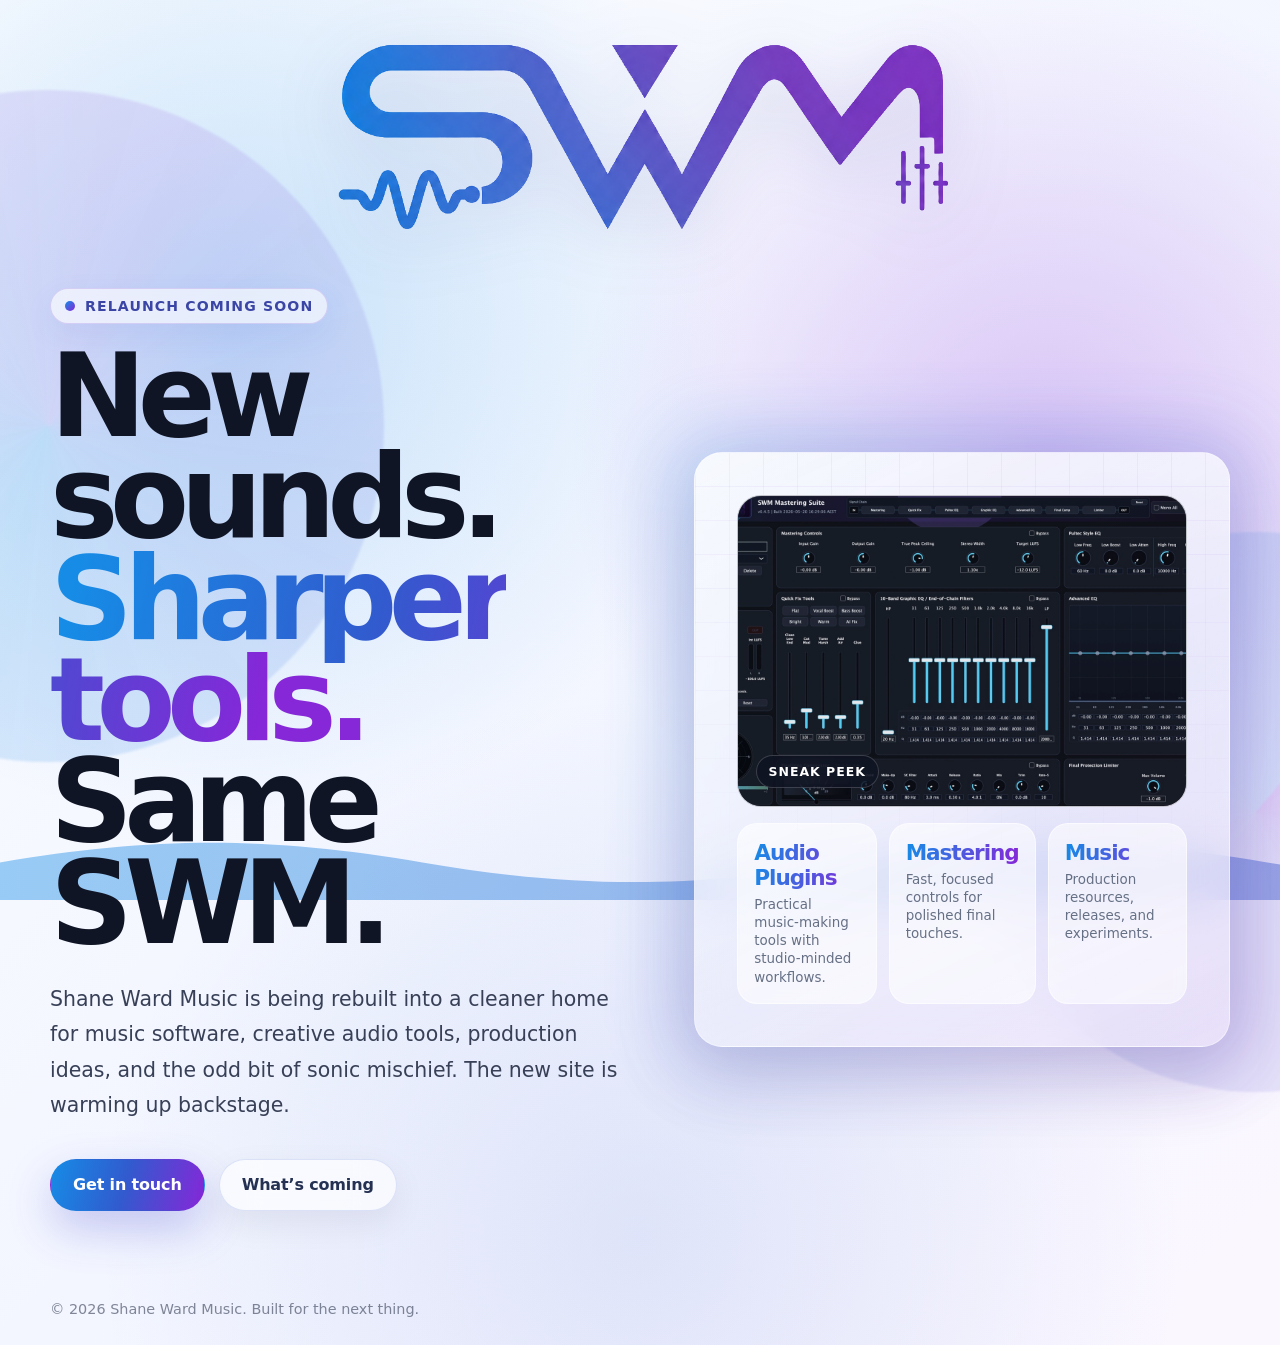
==== index.html @ a4d72373 "Update index.html" ====
<!doctype html> 
<html lang="en-AU">
<head>
  <meta charset="utf-8" />
  <meta name="viewport" content="width=device-width, initial-scale=1" />
  <meta name="description" content="Shane Ward Music is relaunching soon — music software, creative audio tools, and production resources." />
  <title>Shane Ward Music — Relaunch Coming Soon</title>

  <style>
    :root {
      --blue: #168CE6;
      --blue-deep: #315BCE;
      --violet: #6B38D1;
      --purple: #8627D8;
      --ink: #101525;
      --muted: #667085;
      --panel: rgba(255, 255, 255, 0.72);
      --stroke: rgba(255, 255, 255, 0.38);
      --shadow: 0 24px 80px rgba(27, 44, 104, 0.18);
      --radius: 28px;
    }

    * {
      box-sizing: border-box;
    }

    html {
      min-height: 100%;
      scroll-behavior: smooth;
    }

    body {
      margin: 0;
      min-height: 100vh;
      font-family: Inter, ui-sans-serif, system-ui, -apple-system, BlinkMacSystemFont, "Segoe UI", sans-serif;
      color: var(--ink);
      background:
        radial-gradient(circle at 18% 24%, rgba(22, 140, 230, 0.22), transparent 32rem),
        radial-gradient(circle at 82% 34%, rgba(134, 39, 216, 0.24), transparent 30rem),
        radial-gradient(circle at 50% 92%, rgba(49, 91, 206, 0.12), transparent 34rem),
        linear-gradient(135deg, #fbfcff 0%, #f3f6ff 52%, #fbf7ff 100%);
      overflow-x: hidden;
    }

    body::before,
    body::after {
      content: "";
      position: fixed;
      pointer-events: none;
      z-index: 0;
      filter: blur(1px);
      opacity: 0.62;
    }

    body::before {
      width: 42rem;
      height: 42rem;
      left: -18rem;
      top: 10vh;
      border-radius: 50%;
      background: conic-gradient(from 200deg, rgba(22, 140, 230, 0.26), rgba(134, 39, 216, 0.18), rgba(22, 140, 230, 0.26));
      animation: drift 14s ease-in-out infinite alternate;
    }

    body::after {
      width: 35rem;
      height: 35rem;
      right: -16rem;
      bottom: -12rem;
      border-radius: 50%;
      background: conic-gradient(from 40deg, rgba(134, 39, 216, 0.24), rgba(49, 91, 206, 0.16), rgba(22, 140, 230, 0.20));
      animation: drift 18s ease-in-out infinite alternate-reverse;
    }

    @keyframes drift {
      from { transform: translate3d(0, 0, 0) rotate(0deg); }
      to { transform: translate3d(4rem, -2rem, 0) rotate(18deg); }
    }

    .page {
      position: relative;
      z-index: 1;
      width: min(1180px, calc(100% - 40px));
      min-height: 100vh;
      margin: 0 auto;
      display: grid;
      grid-template-rows: auto 1fr;
      align-items: center;
      padding: 30px 0 56px;
    }

    .top-brand {
      width: 100%;
      display: flex;
      justify-content: center;
      padding: 4px 0 clamp(26px, 5vw, 54px);
    }

    .top-logo {
      width: min(620px, 78vw);
      height: auto;
      filter: drop-shadow(0 18px 34px rgba(45, 52, 138, 0.14));
    }

    .hero {
      width: 100%;
      display: grid;
      grid-template-columns: minmax(0, 1.04fr) minmax(320px, 0.96fr);
      gap: clamp(28px, 5vw, 72px);
      align-items: center;
    }

    .copy {
      max-width: 680px;
    }

    .eyebrow {
      display: inline-flex;
      align-items: center;
      gap: 10px;
      margin: 0 0 22px;
      padding: 9px 14px;
      border: 1px solid rgba(107, 56, 209, 0.18);
      border-radius: 999px;
      background: rgba(255, 255, 255, 0.62);
      backdrop-filter: blur(18px);
      box-shadow: 0 10px 30px rgba(49, 91, 206, 0.08);
      color: #3b45a5;
      font-size: 0.88rem;
      font-weight: 750;
      letter-spacing: 0.08em;
      text-transform: uppercase;
    }

    .pulse {
      width: 10px;
      height: 10px;
      border-radius: 999px;
      background: linear-gradient(135deg, var(--blue), var(--purple));
      box-shadow: 0 0 0 0 rgba(22, 140, 230, 0.55);
      animation: pulse 1.8s infinite;
    }

    @keyframes pulse {
      70% { box-shadow: 0 0 0 12px rgba(22, 140, 230, 0); }
      100% { box-shadow: 0 0 0 0 rgba(22, 140, 230, 0); }
    }

    h1 {
      margin: 0;
      font-size: clamp(3.2rem, 9vw, 7.7rem);
      line-height: 0.88;
      letter-spacing: -0.075em;
      text-wrap: balance;
    }

    .gradient-text {
      background: linear-gradient(100deg, var(--blue) 4%, var(--blue-deep) 43%, var(--purple) 86%);
      -webkit-background-clip: text;
      background-clip: text;
      color: transparent;
    }

    .subhead {
      margin: 28px 0 0;
      max-width: 54ch;
      color: #384057;
      font-size: clamp(1.06rem, 1.8vw, 1.28rem);
      line-height: 1.72;
    }

    .actions {
      display: flex;
      flex-wrap: wrap;
      gap: 14px;
      align-items: center;
      margin-top: 36px;
    }

    .button {
      display: inline-flex;
      justify-content: center;
      align-items: center;
      gap: 10px;
      min-height: 52px;
      padding: 0 22px;
      border-radius: 999px;
      border: 1px solid transparent;
      text-decoration: none;
      font-weight: 800;
      letter-spacing: -0.01em;
      transition: transform 180ms ease, box-shadow 180ms ease, border-color 180ms ease;
    }

    .button:hover {
      transform: translateY(-2px);
    }

    .button.primary {
      color: #fff;
      background: linear-gradient(105deg, var(--blue), var(--blue-deep) 48%, var(--purple));
      box-shadow: 0 18px 44px rgba(72, 73, 205, 0.28);
    }

    .button.secondary {
      color: #253153;
      background: rgba(255, 255, 255, 0.68);
      border-color: rgba(49, 91, 206, 0.15);
      box-shadow: 0 12px 34px rgba(16, 21, 37, 0.07);
      backdrop-filter: blur(18px);
    }

    .button.secondary:hover {
      border-color: rgba(134, 39, 216, 0.28);
      box-shadow: 0 16px 42px rgba(16, 21, 37, 0.1);
    }

    .panel-wrap {
      position: relative;
    }

    .panel-wrap::before {
      content: "";
      position: absolute;
      inset: -28px;
      border-radius: calc(var(--radius) + 20px);
      background: linear-gradient(135deg, rgba(22, 140, 230, 0.24), rgba(134, 39, 216, 0.24));
      filter: blur(34px);
      opacity: 0.78;
      z-index: -1;
    }

    .brand-card {
      position: relative;
      overflow: hidden;
      border: 1px solid var(--stroke);
      border-radius: var(--radius);
      background:
        linear-gradient(155deg, rgba(255, 255, 255, 0.88), rgba(255, 255, 255, 0.54)),
        linear-gradient(135deg, rgba(22, 140, 230, 0.08), rgba(134, 39, 216, 0.08));
      backdrop-filter: blur(24px);
      box-shadow: var(--shadow);
      padding: clamp(24px, 4vw, 42px);
    }

    .brand-card::before {
      content: "";
      position: absolute;
      inset: 0;
      background:
        linear-gradient(90deg, rgba(22, 140, 230, 0.08) 1px, transparent 1px),
        linear-gradient(0deg, rgba(134, 39, 216, 0.07) 1px, transparent 1px);
      background-size: 34px 34px;
      mask-image: linear-gradient(to bottom, black, transparent 78%);
      opacity: 0.8;
    }

    .preview-plate {
      position: relative;
      min-height: 310px;
      border-radius: 24px;
      background:
        linear-gradient(135deg, rgba(22, 140, 230, 0.12), rgba(134, 39, 216, 0.12)),
        rgba(10, 14, 27, 0.94);
      border: 1px solid rgba(255, 255, 255, 0.72);
      box-shadow: inset 0 1px 0 rgba(255, 255, 255, 0.35);
      overflow: hidden;
    }

    .preview-plate::after {
      content: "Sneak peek";
      position: absolute;
      left: 18px;
      bottom: 18px;
      padding: 8px 12px;
      border-radius: 999px;
      color: #ffffff;
      background: rgba(13, 18, 34, 0.66);
      border: 1px solid rgba(255, 255, 255, 0.18);
      backdrop-filter: blur(12px);
      font-size: 0.78rem;
      font-weight: 850;
      letter-spacing: 0.08em;
      text-transform: uppercase;
    }

    .preview-image {
      display: block;
      width: 100%;
      height: 100%;
      min-height: 310px;
      object-fit: cover;
      object-position: center;
      opacity: 0.94;
      transform: scale(1.01);
    }

    .card-footer {
      position: relative;
      display: grid;
      grid-template-columns: repeat(3, 1fr);
      gap: 12px;
      margin-top: 16px;
    }

    .tile {
      min-height: 96px;
      padding: 16px;
      border-radius: 20px;
      background: rgba(255, 255, 255, 0.58);
      border: 1px solid rgba(255, 255, 255, 0.56);
    }

    .tile strong {
      display: block;
      font-size: 1.35rem;
      letter-spacing: -0.05em;
      background: linear-gradient(100deg, var(--blue), var(--purple));
      -webkit-background-clip: text;
      background-clip: text;
      color: transparent;
    }

    .tile span {
      display: block;
      margin-top: 6px;
      color: var(--muted);
      font-size: 0.84rem;
      line-height: 1.35;
    }

    .wave {
      position: absolute;
      left: 0;
      right: 0;
      bottom: 0;
      height: 98px;
      opacity: 0.42;
      overflow: hidden;
    }

    .wave svg {
      width: 180%;
      height: 100%;
      animation: slide 8s linear infinite;
    }

    @keyframes slide {
      from { transform: translateX(0); }
      to { transform: translateX(-44%); }
    }

    .footer-note {
      position: relative;
      left: auto;
      right: auto;
      bottom: auto;
      margin: 34px auto 28px;
      width: min(1180px, calc(100% - 40px));
      color: rgba(56, 64, 87, 0.62);
      font-size: 0.9rem;
    }

    .footer-note a {
      color: #3b45a5;
      text-decoration: none;
      font-weight: 750;
    }

    .footer-note a:hover {
      text-decoration: underline;
    }

    @media (max-width: 880px) {
      .page {
        align-items: start;
        padding-top: 34px;
        padding-bottom: 86px;
      }

      .hero {
        grid-template-columns: 1fr;
      }

      .copy {
        max-width: none;
      }

      .brand-card {
        order: -1;
      }

      .preview-plate,
      .preview-image {
        min-height: 230px;
      }

      .card-footer {
        grid-template-columns: 1fr;
      }

      .tile {
        min-height: auto;
      }

      .footer-note {
        margin-top: 34px;
        padding-bottom: 28px;
      }
    }

    @media (max-width: 520px) {
      .page {
        width: min(100% - 24px, 1180px);
      }

      .eyebrow {
        font-size: 0.76rem;
      }

      h1 {
        font-size: clamp(3rem, 18vw, 4.75rem);
      }

      .actions {
        align-items: stretch;
      }

      .button {
        width: 100%;
      }

      .brand-card {
        padding: 16px;
      }
    }

    @media (prefers-reduced-motion: reduce) {
      *,
      *::before,
      *::after {
        animation-duration: 1ms !important;
        animation-iteration-count: 1 !important;
        scroll-behavior: auto !important;
      }
    }
  </style>
</head>

<body>
  <main class="page">
    <header class="top-brand" aria-label="Shane Ward Music">
      <img class="top-logo" src="swm-logo.png" alt="SWM logo for Shane Ward Music" />
    </header>

    <section class="hero" aria-label="Shane Ward Music relaunch coming soon">
      <div class="copy">
        <p class="eyebrow"><span class="pulse" aria-hidden="true"></span> Relaunch coming soon</p>

        <h1>
          New sounds.<br>
          <span class="gradient-text">Sharper tools.</span><br>
          Same SWM.
        </h1>

        <p class="subhead">
          Shane Ward Music is being rebuilt into a cleaner home for music software,
          creative audio tools, production ideas, and the odd bit of sonic mischief.
          The new site is warming up backstage.
        </p>

        <div class="actions" aria-label="Primary actions">
          <a class="button primary" href="mailto:hello@shanewardmusic.com">Get in touch</a>
          <a class="button secondary" href="#updates">What&rsquo;s coming</a>
        </div>
      </div>

      <aside class="panel-wrap">
        <div class="brand-card">
          <div class="preview-plate">
            <img class="preview-image" src="swm-mastering-suite-preview.jpeg" alt="Preview of the upcoming SWM Mastering Suite interface" />
          </div>

          <div class="card-footer" id="updates">
            <div class="tile">
              <strong>Audio Plugins</strong>
              <span>Practical music-making tools with studio-minded workflows.</span>
            </div>
            <div class="tile">
              <strong>Mastering</strong>
              <span>Fast, focused controls for polished final touches.</span>
            </div>
            <div class="tile">
              <strong>Music</strong>
              <span>Production resources, releases, and experiments.</span>
            </div>
          </div>
        </div>
      </aside>
    </section>
  </main>

  <div class="wave" aria-hidden="true">
    <svg viewBox="0 0 1200 120" preserveAspectRatio="none">
      <path d="M0,74 C80,42 140,42 220,74 S360,106 440,74 580,42 660,74 800,106 880,74 1020,42 1100,74 1240,106 1320,74 L1320,120 L0,120 Z" fill="url(#swmGradient)" />
      <defs>
        <linearGradient id="swmGradient" x1="0" x2="1" y1="0" y2="0">
          <stop offset="0%" stop-color="#168CE6" />
          <stop offset="50%" stop-color="#315BCE" />
          <stop offset="100%" stop-color="#8627D8" />
        </linearGradient>
      </defs>
    </svg>
  </div>

  <p class="footer-note">
    © <span id="year"></span> Shane Ward Music. Built for the next thing.
  </p>

  <script>
    document.getElementById("year").textContent = new Date().getFullYear();
  </script>
</body>
</html>
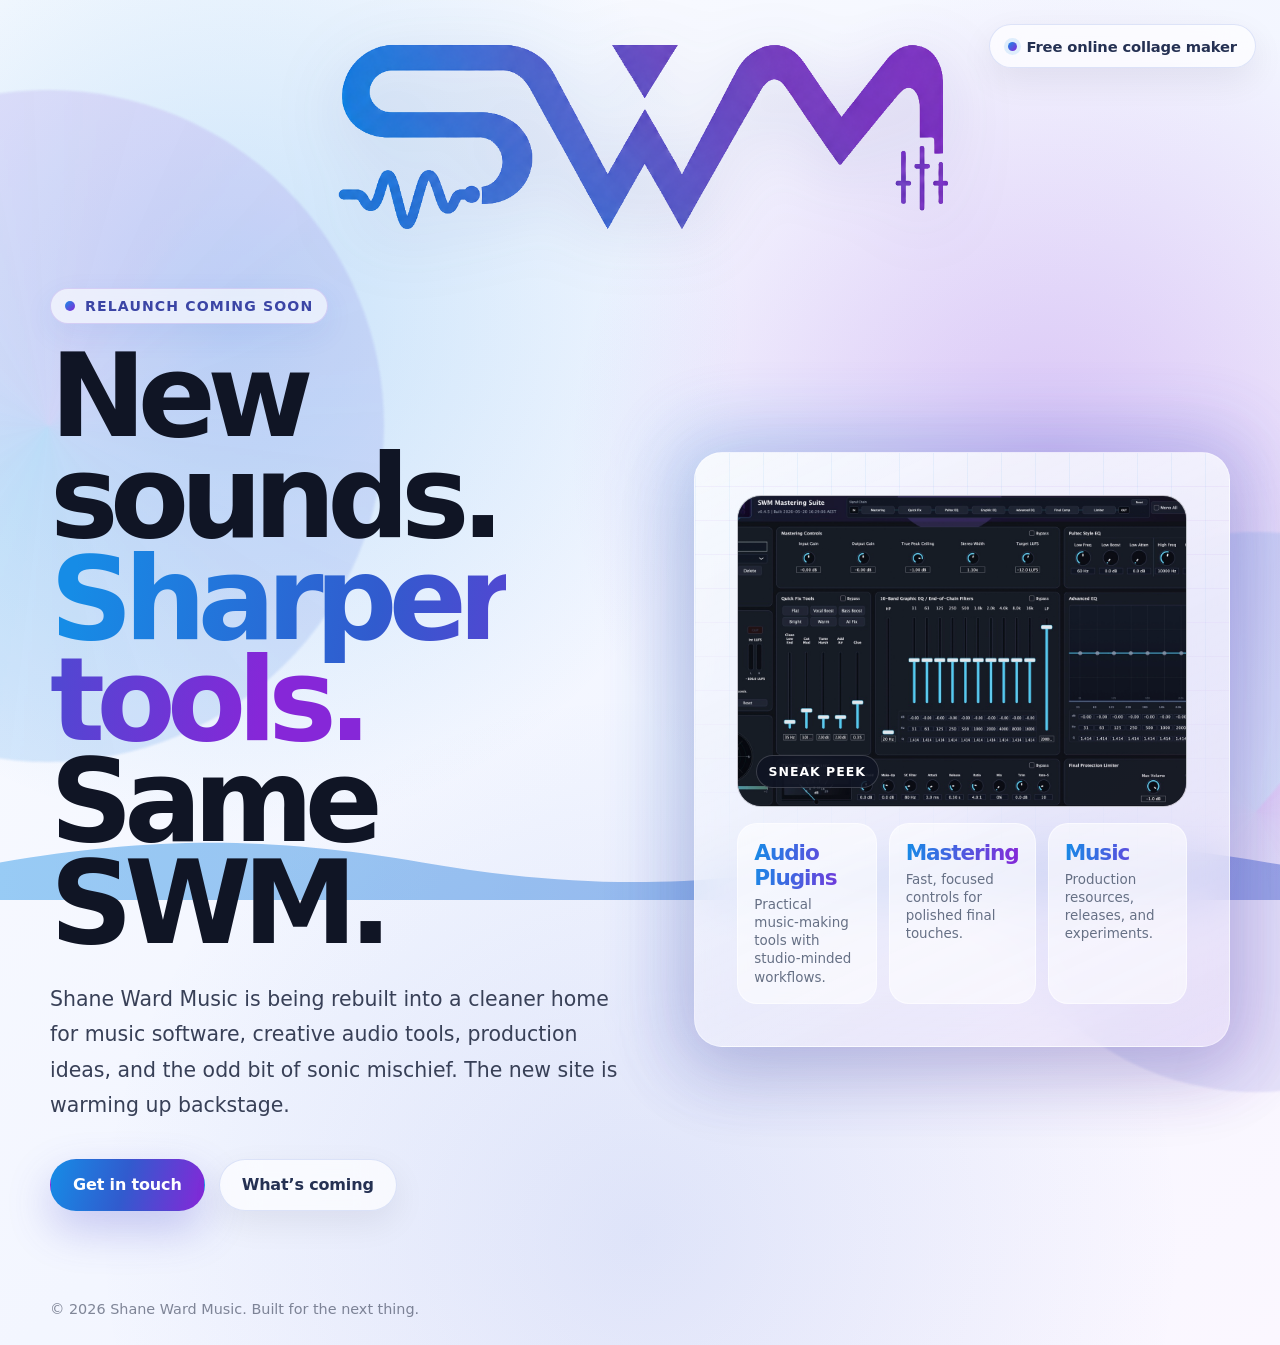
==== commit 435ac72f: "Add files via upload" ====
--- a/index.html
+++ b/index.html
@@ -1,4 +1,4 @@
-<!doctype html> 
+<!doctype html>
 <html lang="en-AU">
 <head>
   <meta charset="utf-8" />
@@ -75,6 +75,46 @@
     @keyframes drift {
       from { transform: translate3d(0, 0, 0) rotate(0deg); }
       to { transform: translate3d(4rem, -2rem, 0) rotate(18deg); }
+    }
+
+
+    .top-collage-link {
+      position: fixed;
+      top: 24px;
+      right: 24px;
+      z-index: 20;
+      display: inline-flex;
+      align-items: center;
+      gap: 10px;
+      min-height: 44px;
+      padding: 0 18px;
+      border-radius: 999px;
+      color: #253153;
+      background: rgba(255, 255, 255, 0.68);
+      border: 1px solid rgba(49, 91, 206, 0.15);
+      box-shadow: 0 12px 34px rgba(16, 21, 37, 0.07);
+      backdrop-filter: blur(18px);
+      text-decoration: none;
+      font-size: 0.92rem;
+      font-weight: 850;
+      letter-spacing: -0.01em;
+      transition: transform 180ms ease, box-shadow 180ms ease, border-color 180ms ease;
+    }
+
+    .top-collage-link::before {
+      content: "";
+      width: 9px;
+      height: 9px;
+      border-radius: 999px;
+      background: linear-gradient(135deg, var(--blue), var(--purple));
+      box-shadow: 0 0 0 4px rgba(22, 140, 230, 0.12);
+      flex: 0 0 auto;
+    }
+
+    .top-collage-link:hover {
+      transform: translateY(-2px);
+      border-color: rgba(134, 39, 216, 0.28);
+      box-shadow: 0 16px 42px rgba(16, 21, 37, 0.1);
     }
 
     .page {
@@ -372,6 +412,14 @@
     }
 
     @media (max-width: 880px) {
+      .top-collage-link {
+        position: relative;
+        top: auto;
+        right: auto;
+        margin: 0 auto 18px;
+        width: fit-content;
+      }
+
       .page {
         align-items: start;
         padding-top: 34px;
@@ -448,6 +496,8 @@
 </head>
 
 <body>
+
+  <a class="top-collage-link" href="https://shanewardmusic.github.io/SWM-Website/collagemaker_swm.html">Free online collage maker</a>
   <main class="page">
     <header class="top-brand" aria-label="Shane Ward Music">
       <img class="top-logo" src="swm-logo.png" alt="SWM logo for Shane Ward Music" />
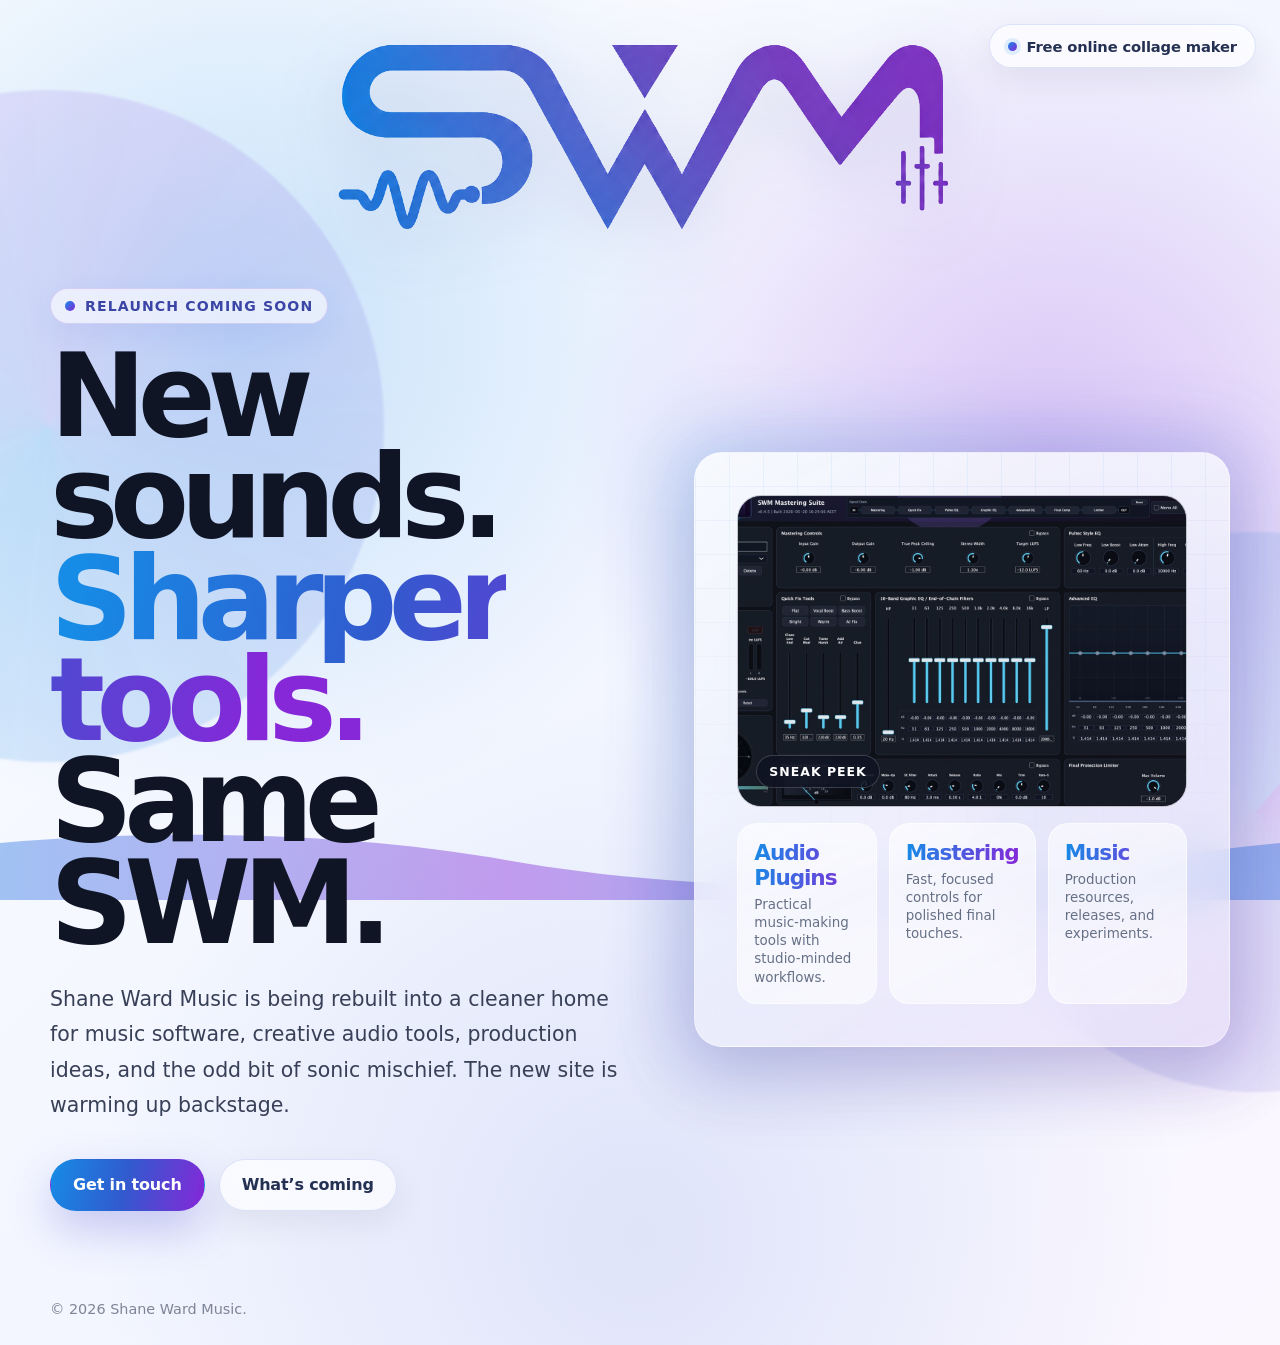
==== commit 692de653: "Update index.html" ====
--- a/index.html
+++ b/index.html
@@ -374,20 +374,16 @@
       left: 0;
       right: 0;
       bottom: 0;
-      height: 98px;
+      height: 108px;
       opacity: 0.42;
       overflow: hidden;
+      pointer-events: none;
     }
 
     .wave svg {
-      width: 180%;
+      width: 100%;
       height: 100%;
-      animation: slide 8s linear infinite;
-    }
-
-    @keyframes slide {
-      from { transform: translateX(0); }
-      to { transform: translateX(-44%); }
+      display: block;
     }
 
     .footer-note {
@@ -552,19 +548,43 @@
 
   <div class="wave" aria-hidden="true">
     <svg viewBox="0 0 1200 120" preserveAspectRatio="none">
-      <path d="M0,74 C80,42 140,42 220,74 S360,106 440,74 580,42 660,74 800,106 880,74 1020,42 1100,74 1240,106 1320,74 L1320,120 L0,120 Z" fill="url(#swmGradient)" />
       <defs>
-        <linearGradient id="swmGradient" x1="0" x2="1" y1="0" y2="0">
+        <linearGradient id="swmWaveGradientA" x1="0" x2="1200" y1="0" y2="0" gradientUnits="userSpaceOnUse">
           <stop offset="0%" stop-color="#168CE6" />
-          <stop offset="50%" stop-color="#315BCE" />
-          <stop offset="100%" stop-color="#8627D8" />
+          <stop offset="50%" stop-color="#8627D8" />
+          <stop offset="100%" stop-color="#168CE6" />
+        </linearGradient>
+        <linearGradient id="swmWaveGradientB" x1="1200" x2="2400" y1="0" y2="0" gradientUnits="userSpaceOnUse">
+          <stop offset="0%" stop-color="#168CE6" />
+          <stop offset="50%" stop-color="#8627D8" />
+          <stop offset="100%" stop-color="#168CE6" />
+        </linearGradient>
+        <linearGradient id="swmWaveGradientC" x1="2400" x2="3600" y1="0" y2="0" gradientUnits="userSpaceOnUse">
+          <stop offset="0%" stop-color="#168CE6" />
+          <stop offset="50%" stop-color="#8627D8" />
+          <stop offset="100%" stop-color="#168CE6" />
         </linearGradient>
       </defs>
+
+      <g>
+        <animateTransform
+          attributeName="transform"
+          attributeType="XML"
+          type="translate"
+          from="0 0"
+          to="-1200 0"
+          dur="18s"
+          repeatCount="indefinite" />
+
+        <path d="M0,76 C180,38 420,38 600,76 S1020,114 1200,76 L1200,120 L0,120 Z" fill="url(#swmWaveGradientA)" />
+        <path d="M1200,76 C1380,38 1620,38 1800,76 S2220,114 2400,76 L2400,120 L1200,120 Z" fill="url(#swmWaveGradientB)" />
+        <path d="M2400,76 C2580,38 2820,38 3000,76 S3420,114 3600,76 L3600,120 L2400,120 Z" fill="url(#swmWaveGradientC)" />
+      </g>
     </svg>
   </div>
 
   <p class="footer-note">
-    © <span id="year"></span> Shane Ward Music. Built for the next thing.
+    © <span id="year"></span> Shane Ward Music.
   </p>
 
   <script>
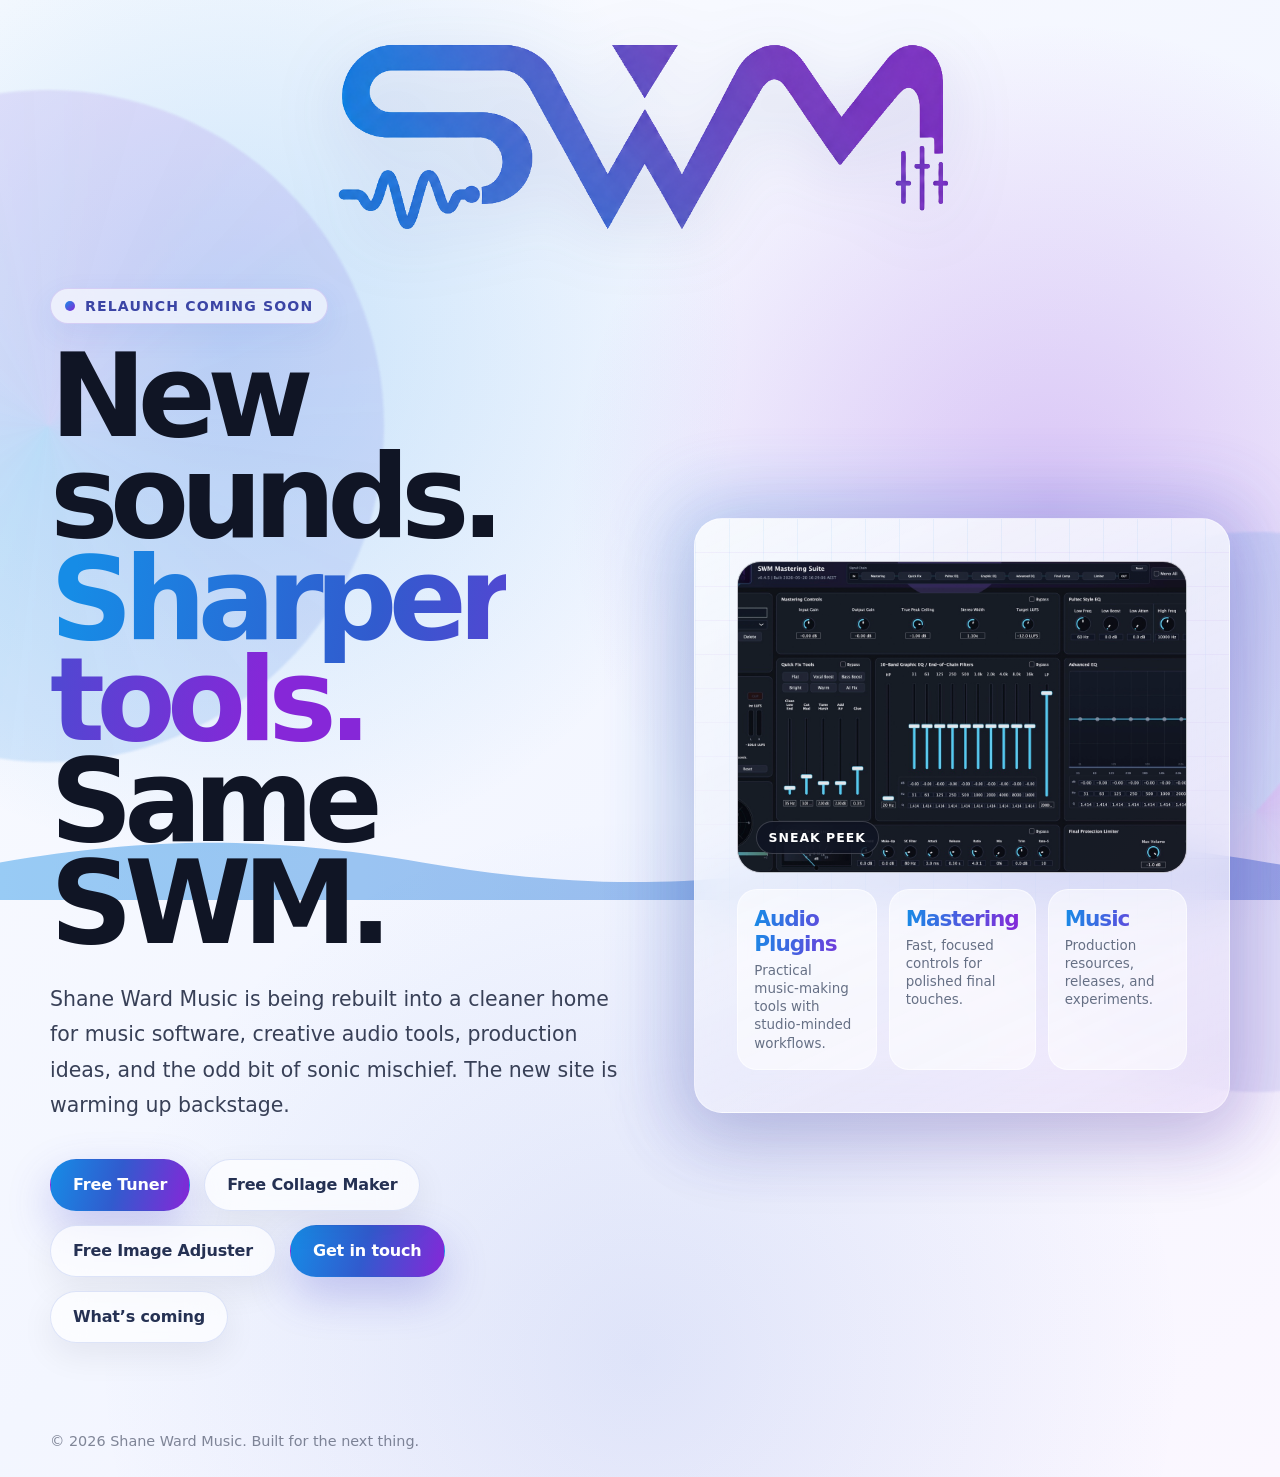
==== commit 4094e1d1: "Add files via upload" ====
--- a/index.html
+++ b/index.html
@@ -75,46 +75,6 @@
     @keyframes drift {
       from { transform: translate3d(0, 0, 0) rotate(0deg); }
       to { transform: translate3d(4rem, -2rem, 0) rotate(18deg); }
-    }
-
-
-    .top-collage-link {
-      position: fixed;
-      top: 24px;
-      right: 24px;
-      z-index: 20;
-      display: inline-flex;
-      align-items: center;
-      gap: 10px;
-      min-height: 44px;
-      padding: 0 18px;
-      border-radius: 999px;
-      color: #253153;
-      background: rgba(255, 255, 255, 0.68);
-      border: 1px solid rgba(49, 91, 206, 0.15);
-      box-shadow: 0 12px 34px rgba(16, 21, 37, 0.07);
-      backdrop-filter: blur(18px);
-      text-decoration: none;
-      font-size: 0.92rem;
-      font-weight: 850;
-      letter-spacing: -0.01em;
-      transition: transform 180ms ease, box-shadow 180ms ease, border-color 180ms ease;
-    }
-
-    .top-collage-link::before {
-      content: "";
-      width: 9px;
-      height: 9px;
-      border-radius: 999px;
-      background: linear-gradient(135deg, var(--blue), var(--purple));
-      box-shadow: 0 0 0 4px rgba(22, 140, 230, 0.12);
-      flex: 0 0 auto;
-    }
-
-    .top-collage-link:hover {
-      transform: translateY(-2px);
-      border-color: rgba(134, 39, 216, 0.28);
-      box-shadow: 0 16px 42px rgba(16, 21, 37, 0.1);
     }
 
     .page {
@@ -374,16 +334,20 @@
       left: 0;
       right: 0;
       bottom: 0;
-      height: 108px;
+      height: 98px;
       opacity: 0.42;
       overflow: hidden;
-      pointer-events: none;
     }
 
     .wave svg {
-      width: 100%;
+      width: 180%;
       height: 100%;
-      display: block;
+      animation: slide 8s linear infinite;
+    }
+
+    @keyframes slide {
+      from { transform: translateX(0); }
+      to { transform: translateX(-44%); }
     }
 
     .footer-note {
@@ -408,14 +372,6 @@
     }
 
     @media (max-width: 880px) {
-      .top-collage-link {
-        position: relative;
-        top: auto;
-        right: auto;
-        margin: 0 auto 18px;
-        width: fit-content;
-      }
-
       .page {
         align-items: start;
         padding-top: 34px;
@@ -492,8 +448,6 @@
 </head>
 
 <body>
-
-  <a class="top-collage-link" href="https://shanewardmusic.github.io/SWM-Website/collagemaker_swm.html">Free online collage maker</a>
   <main class="page">
     <header class="top-brand" aria-label="Shane Ward Music">
       <img class="top-logo" src="swm-logo.png" alt="SWM logo for Shane Ward Music" />
@@ -516,6 +470,9 @@
         </p>
 
         <div class="actions" aria-label="Primary actions">
+          <a class="button primary" href="tuner.html">Free Tuner</a>
+          <a class="button secondary" href="collagemaker.html">Free Collage Maker</a>
+          <a class="button secondary" href="picedit.html">Free Image Adjuster</a>
           <a class="button primary" href="mailto:hello@shanewardmusic.com">Get in touch</a>
           <a class="button secondary" href="#updates">What&rsquo;s coming</a>
         </div>
@@ -548,43 +505,19 @@
 
   <div class="wave" aria-hidden="true">
     <svg viewBox="0 0 1200 120" preserveAspectRatio="none">
+      <path d="M0,74 C80,42 140,42 220,74 S360,106 440,74 580,42 660,74 800,106 880,74 1020,42 1100,74 1240,106 1320,74 L1320,120 L0,120 Z" fill="url(#swmGradient)" />
       <defs>
-        <linearGradient id="swmWaveGradientA" x1="0" x2="1200" y1="0" y2="0" gradientUnits="userSpaceOnUse">
+        <linearGradient id="swmGradient" x1="0" x2="1" y1="0" y2="0">
           <stop offset="0%" stop-color="#168CE6" />
-          <stop offset="50%" stop-color="#8627D8" />
-          <stop offset="100%" stop-color="#168CE6" />
-        </linearGradient>
-        <linearGradient id="swmWaveGradientB" x1="1200" x2="2400" y1="0" y2="0" gradientUnits="userSpaceOnUse">
-          <stop offset="0%" stop-color="#168CE6" />
-          <stop offset="50%" stop-color="#8627D8" />
-          <stop offset="100%" stop-color="#168CE6" />
-        </linearGradient>
-        <linearGradient id="swmWaveGradientC" x1="2400" x2="3600" y1="0" y2="0" gradientUnits="userSpaceOnUse">
-          <stop offset="0%" stop-color="#168CE6" />
-          <stop offset="50%" stop-color="#8627D8" />
-          <stop offset="100%" stop-color="#168CE6" />
+          <stop offset="50%" stop-color="#315BCE" />
+          <stop offset="100%" stop-color="#8627D8" />
         </linearGradient>
       </defs>
-
-      <g>
-        <animateTransform
-          attributeName="transform"
-          attributeType="XML"
-          type="translate"
-          from="0 0"
-          to="-1200 0"
-          dur="18s"
-          repeatCount="indefinite" />
-
-        <path d="M0,76 C180,38 420,38 600,76 S1020,114 1200,76 L1200,120 L0,120 Z" fill="url(#swmWaveGradientA)" />
-        <path d="M1200,76 C1380,38 1620,38 1800,76 S2220,114 2400,76 L2400,120 L1200,120 Z" fill="url(#swmWaveGradientB)" />
-        <path d="M2400,76 C2580,38 2820,38 3000,76 S3420,114 3600,76 L3600,120 L2400,120 Z" fill="url(#swmWaveGradientC)" />
-      </g>
     </svg>
   </div>
 
   <p class="footer-note">
-    © <span id="year"></span> Shane Ward Music.
+    © <span id="year"></span> Shane Ward Music. Built for the next thing.
   </p>
 
   <script>
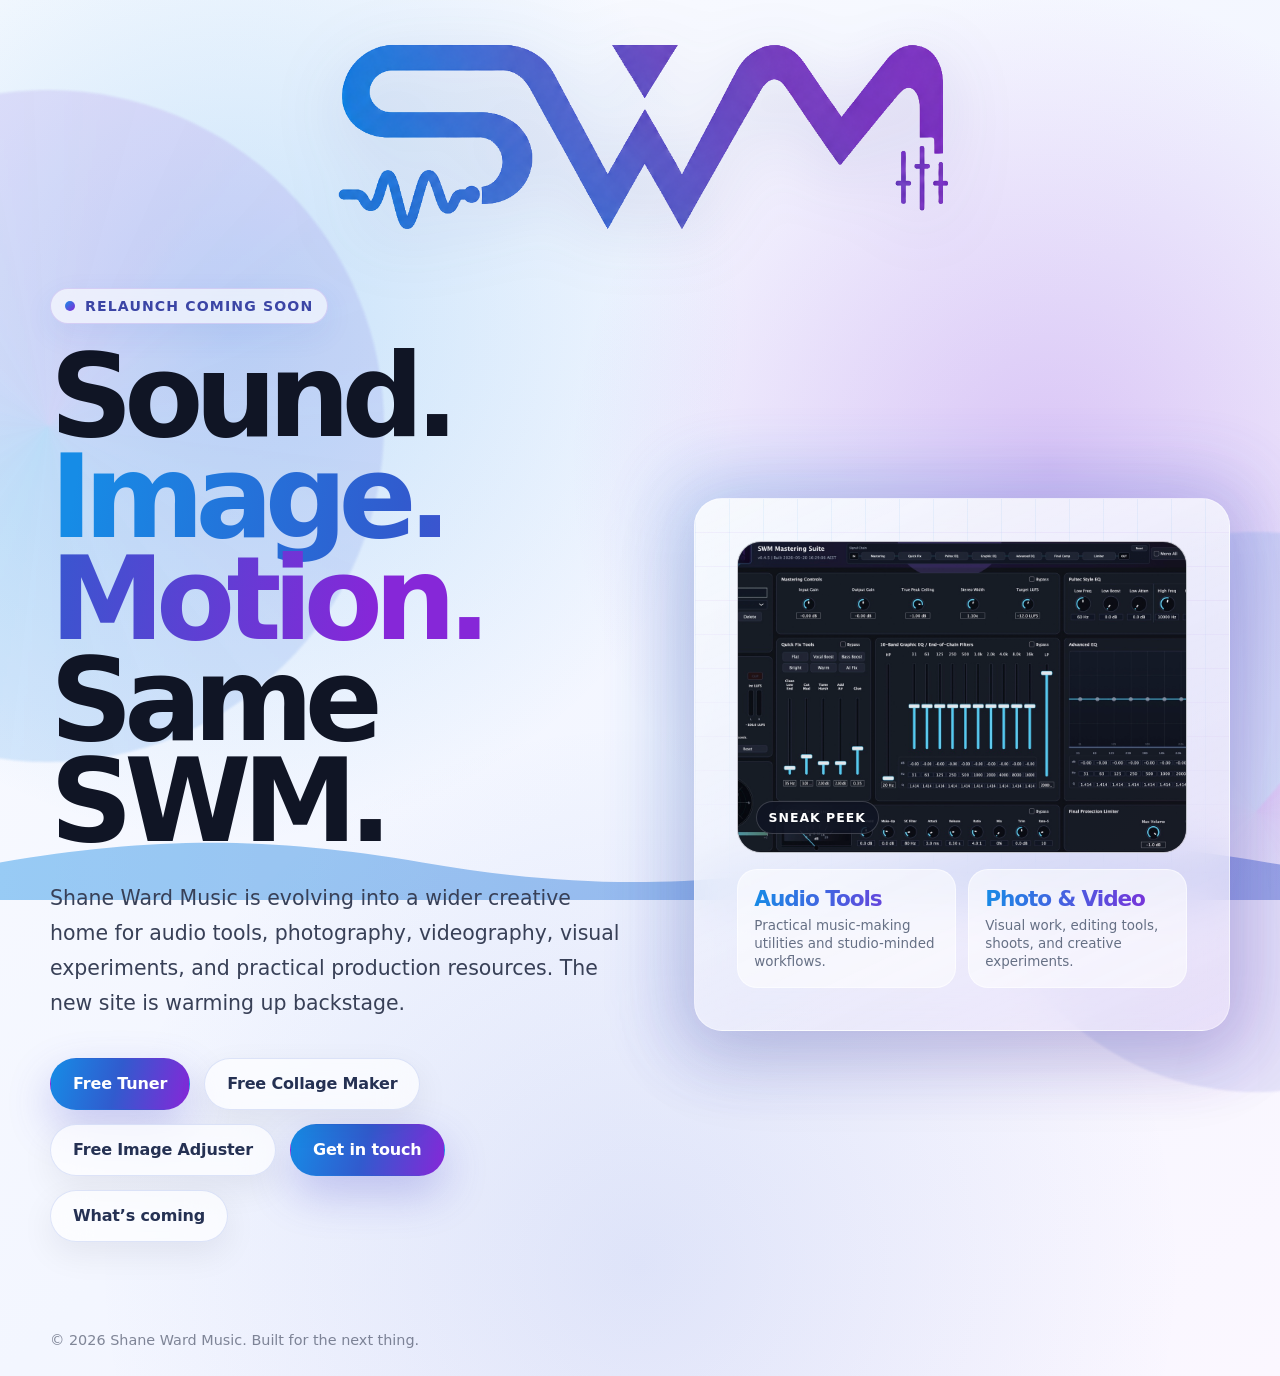
==== commit 76a34c1a: "Add files via upload" ====
--- a/index.html
+++ b/index.html
@@ -3,7 +3,7 @@
 <head>
   <meta charset="utf-8" />
   <meta name="viewport" content="width=device-width, initial-scale=1" />
-  <meta name="description" content="Shane Ward Music is relaunching soon — music software, creative audio tools, and production resources." />
+  <meta name="description" content="Shane Ward Music is relaunching soon — audio tools, photography, videography, and creative production work." />
   <title>Shane Ward Music — Relaunch Coming Soon</title>
 
   <style>
@@ -298,7 +298,7 @@
     .card-footer {
       position: relative;
       display: grid;
-      grid-template-columns: repeat(3, 1fr);
+      grid-template-columns: repeat(2, minmax(0, 1fr));
       gap: 12px;
       margin-top: 16px;
     }
@@ -458,14 +458,14 @@
         <p class="eyebrow"><span class="pulse" aria-hidden="true"></span> Relaunch coming soon</p>
 
         <h1>
-          New sounds.<br>
-          <span class="gradient-text">Sharper tools.</span><br>
+          Sound.<br>
+          <span class="gradient-text">Image. Motion.</span><br>
           Same SWM.
         </h1>
 
         <p class="subhead">
-          Shane Ward Music is being rebuilt into a cleaner home for music software,
-          creative audio tools, production ideas, and the odd bit of sonic mischief.
+          Shane Ward Music is evolving into a wider creative home for audio tools,
+          photography, videography, visual experiments, and practical production resources.
           The new site is warming up backstage.
         </p>
 
@@ -486,16 +486,12 @@
 
           <div class="card-footer" id="updates">
             <div class="tile">
-              <strong>Audio Plugins</strong>
-              <span>Practical music-making tools with studio-minded workflows.</span>
+              <strong>Audio Tools</strong>
+              <span>Practical music-making utilities and studio-minded workflows.</span>
             </div>
             <div class="tile">
-              <strong>Mastering</strong>
-              <span>Fast, focused controls for polished final touches.</span>
-            </div>
-            <div class="tile">
-              <strong>Music</strong>
-              <span>Production resources, releases, and experiments.</span>
+              <strong>Photo &amp; Video</strong>
+              <span>Visual work, editing tools, shoots, and creative experiments.</span>
             </div>
           </div>
         </div>
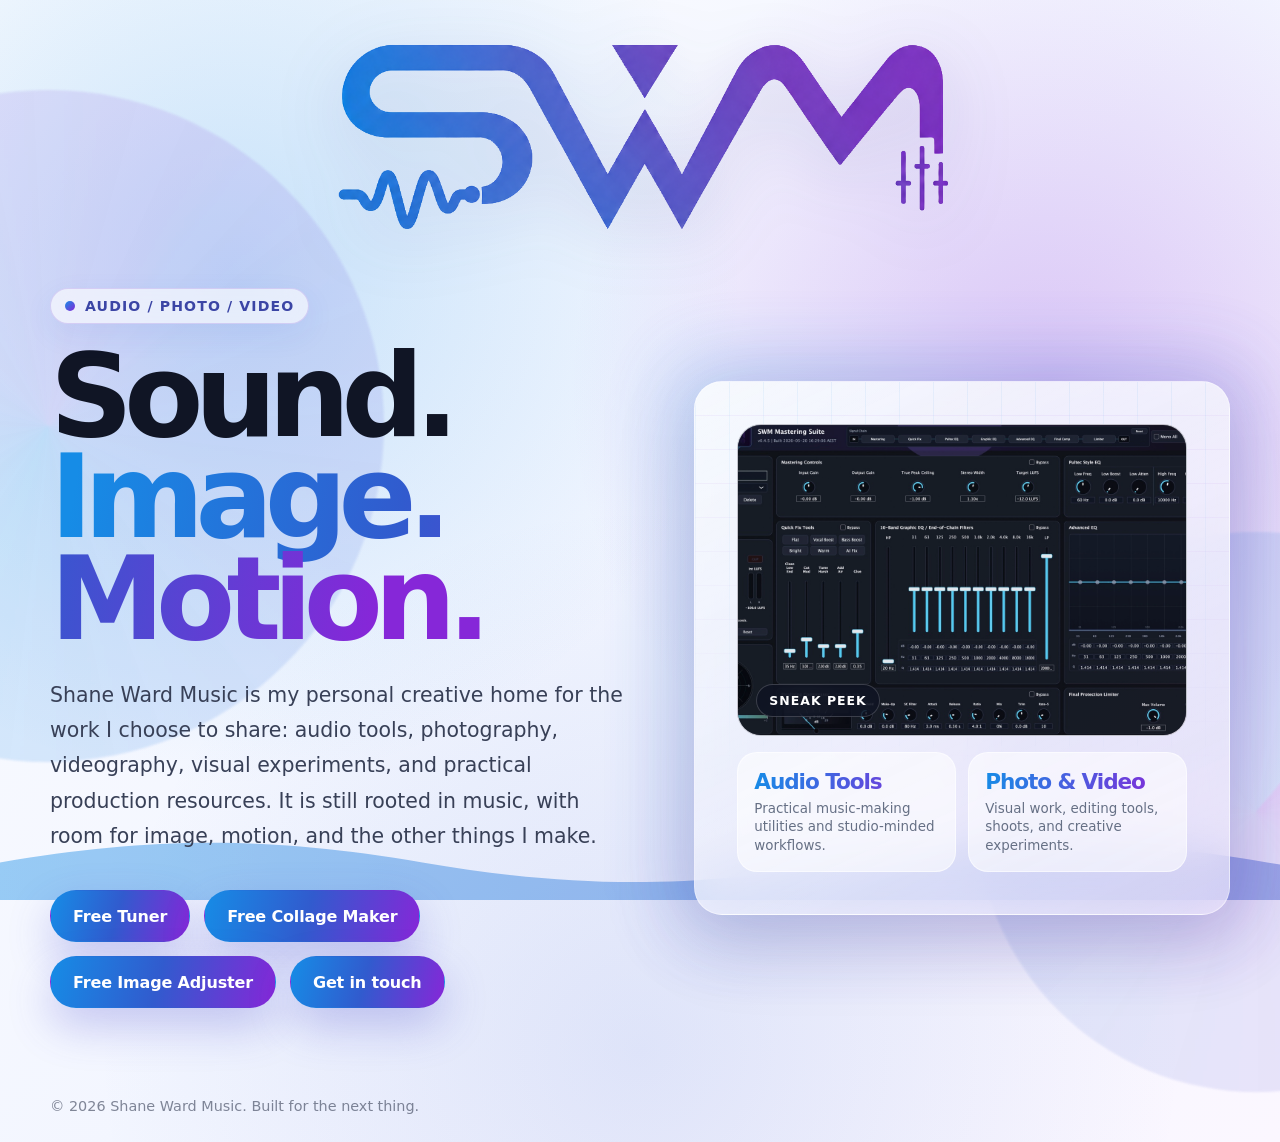
==== commit ba5adae9: "Add files via upload" ====
--- a/index.html
+++ b/index.html
@@ -3,8 +3,8 @@
 <head>
   <meta charset="utf-8" />
   <meta name="viewport" content="width=device-width, initial-scale=1" />
-  <meta name="description" content="Shane Ward Music is relaunching soon — audio tools, photography, videography, and creative production work." />
-  <title>Shane Ward Music — Relaunch Coming Soon</title>
+  <meta name="description" content="Shane Ward Music is a creative home for audio tools, photography, videography, and production work." />
+  <title>Shane Ward Music</title>
 
   <style>
     :root {
@@ -203,16 +203,13 @@
     }
 
     .button.secondary {
-      color: #253153;
-      background: rgba(255, 255, 255, 0.68);
-      border-color: rgba(49, 91, 206, 0.15);
-      box-shadow: 0 12px 34px rgba(16, 21, 37, 0.07);
-      backdrop-filter: blur(18px);
+      color: #fff;
+      background: linear-gradient(105deg, var(--blue), var(--blue-deep) 48%, var(--purple));
+      box-shadow: 0 18px 44px rgba(72, 73, 205, 0.28);
     }
 
     .button.secondary:hover {
-      border-color: rgba(134, 39, 216, 0.28);
-      box-shadow: 0 16px 42px rgba(16, 21, 37, 0.1);
+      box-shadow: 0 22px 52px rgba(72, 73, 205, 0.34);
     }
 
     .panel-wrap {
@@ -453,20 +450,19 @@
       <img class="top-logo" src="swm-logo.png" alt="SWM logo for Shane Ward Music" />
     </header>
 
-    <section class="hero" aria-label="Shane Ward Music relaunch coming soon">
+    <section class="hero" aria-label="Shane Ward Music creative media home">
       <div class="copy">
-        <p class="eyebrow"><span class="pulse" aria-hidden="true"></span> Relaunch coming soon</p>
+        <p class="eyebrow"><span class="pulse" aria-hidden="true"></span> Audio / Photo / Video</p>
 
         <h1>
           Sound.<br>
-          <span class="gradient-text">Image. Motion.</span><br>
-          Same SWM.
+          <span class="gradient-text">Image. Motion.</span>
         </h1>
 
         <p class="subhead">
-          Shane Ward Music is evolving into a wider creative home for audio tools,
-          photography, videography, visual experiments, and practical production resources.
-          The new site is warming up backstage.
+          Shane Ward Music is my personal creative home for the work I choose to share:
+          audio tools, photography, videography, visual experiments, and practical production resources.
+          It is still rooted in music, with room for image, motion, and the other things I make.
         </p>
 
         <div class="actions" aria-label="Primary actions">
@@ -474,7 +470,6 @@
           <a class="button secondary" href="collagemaker.html">Free Collage Maker</a>
           <a class="button secondary" href="picedit.html">Free Image Adjuster</a>
           <a class="button primary" href="mailto:hello@shanewardmusic.com">Get in touch</a>
-          <a class="button secondary" href="#updates">What&rsquo;s coming</a>
         </div>
       </div>
 
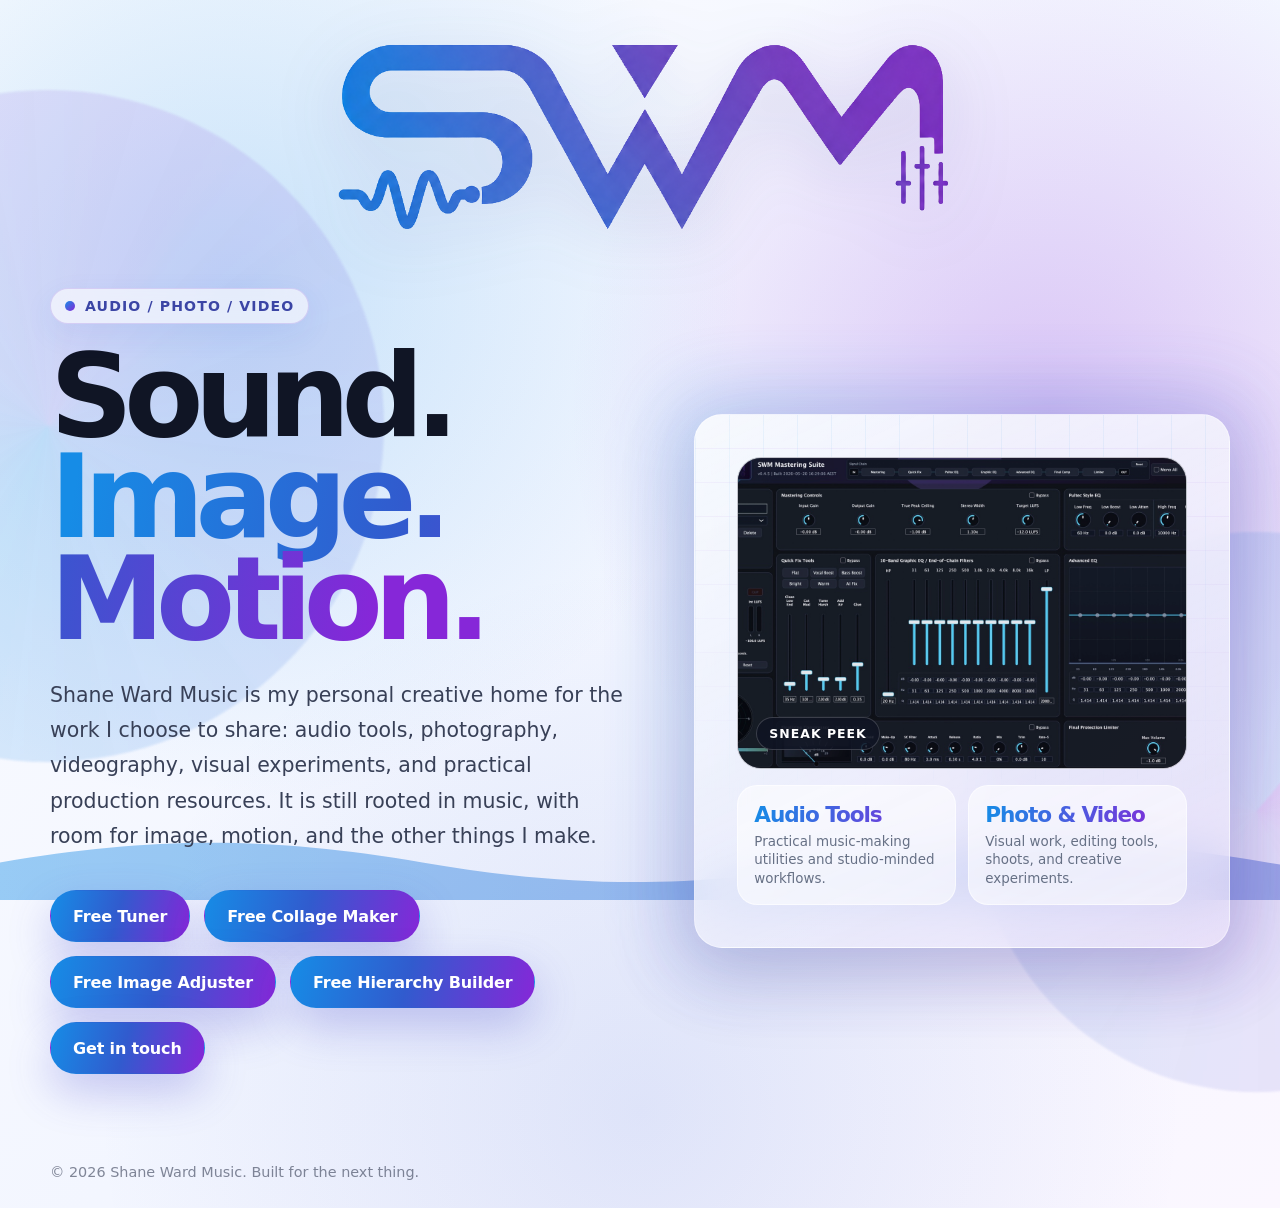
==== commit 38c53b68: "Add files via upload" ====
--- a/index.html
+++ b/index.html
@@ -469,6 +469,7 @@
           <a class="button primary" href="tuner.html">Free Tuner</a>
           <a class="button secondary" href="collagemaker.html">Free Collage Maker</a>
           <a class="button secondary" href="picedit.html">Free Image Adjuster</a>
+          <a class="button secondary" href="hierarchy.html">Free Hierarchy Builder</a>
           <a class="button primary" href="mailto:hello@shanewardmusic.com">Get in touch</a>
         </div>
       </div>
